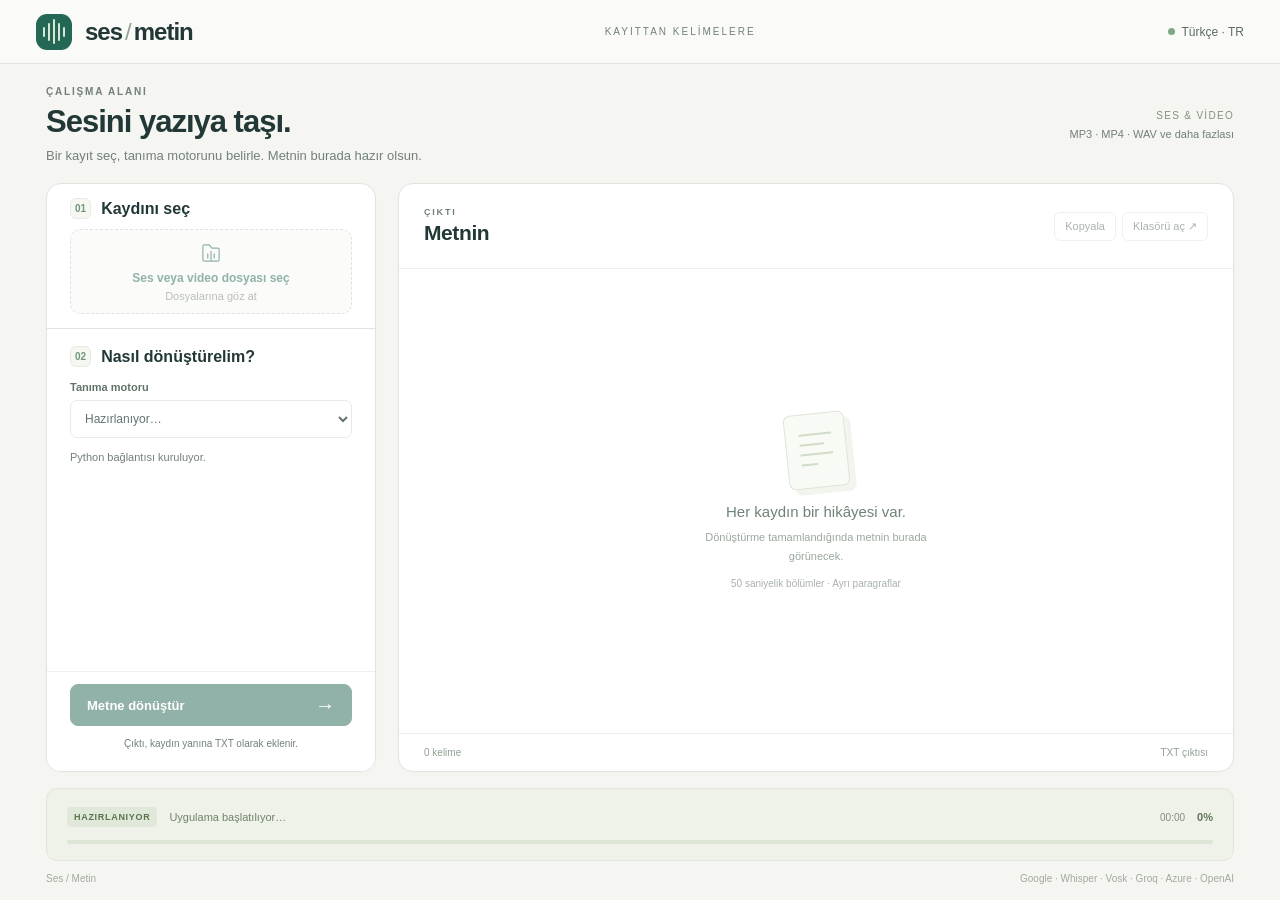
==== web_ui/index.html @ 14d7c352 "feat: PyQt başlatıcısını koruyarak WebView2 arayüzünü ekle" ====
<!doctype html>
<html lang="tr">
<head>
  <meta charset="utf-8">
  <meta name="viewport" content="width=device-width, initial-scale=1">
  <meta http-equiv="Content-Security-Policy" content="default-src 'self'; script-src 'self' 'unsafe-eval'; style-src 'self' 'unsafe-inline'; img-src 'self' data:; connect-src 'self'">
  <title>Ses / Metin</title>
  <link rel="stylesheet" href="styles.css">
  <script src="app.js" defer></script>
</head>
<body>
  <header class="topbar">
    <a class="brand" href="#" aria-label="Ses Metin ana ekran">
      <span class="brand-icon" aria-hidden="true"><i></i><i></i><i></i><i></i><i></i></span>
      <span>ses<span class="brand-slash">/</span>metin</span>
    </a>
    <span class="top-label">KAYITTAN KELİMELERE</span>
    <span class="language"><span class="dot"></span> Türkçe · TR</span>
  </header>

  <main>
    <section class="intro">
      <div><p class="eyebrow">ÇALIŞMA ALANI</p><h1>Sesini yazıya taşı.</h1>
        <p class="subtitle">Bir kayıt seç, tanıma motorunu belirle. Metnin burada hazır olsun.</p></div>
      <span class="format-note">SES & VİDEO<span>MP3 · MP4 · WAV ve daha fazlası</span></span>
    </section>

    <div class="workspace">
      <aside class="setup-panel">
        <section class="section file-section">
          <h2><span class="step">01</span> Kaydını seç</h2>
          <button id="choose-file" class="file-picker" disabled>
            <svg width="32" height="32" viewBox="0 0 32 32" fill="none" aria-hidden="true"><path d="M6 8a2 2 0 0 1 2-2h6l3 4h7a2 2 0 0 1 2 2v12a2 2 0 0 1-2 2H8a2 2 0 0 1-2-2V8Z" stroke="currentColor" stroke-width="1.5"/><path d="M12 17v5m4-8v11m4-8v5" stroke="currentColor" stroke-width="1.5" stroke-linecap="round"/></svg>
            <strong id="file-name">Ses veya video dosyası seç</strong>
            <span id="file-meta">Dosyalarına göz at</span>
          </button>
          <p id="file-path" class="file-path" hidden></p>
        </section>

        <section class="section settings-section">
          <h2><span class="step">02</span> Nasıl dönüştürelim?</h2>
          <fieldset id="settings" disabled>
            <label for="engine">Tanıma motoru</label>
            <select id="engine"><option>Hazırlanıyor…</option></select>
            <div id="engine-description" class="engine-note">Python bağlantısı kuruluyor.</div>
            <div id="model-row" class="field" hidden><label for="model">Model</label><select id="model"></select></div>
            <div id="device-row" class="field" hidden><label for="device">Çalışacağı aygıt</label><select id="device"><option value="cpu">CPU · İşlemci</option><option value="cuda">NVIDIA GPU · CUDA</option></select><small>GPU için uyumlu CUDA kurulumu gerekir.</small></div>
            <div id="key-row" class="field" hidden><label for="api-key">API anahtarı</label><input id="api-key" type="password" autocomplete="off" spellcheck="false"><small id="key-hint"></small></div>
            <div id="region-row" class="field" hidden><label for="region">Azure bölgesi</label><input id="region" placeholder="Örn. westeurope" autocomplete="off"><small>Veya AZURE_SPEECH_REGION ortam değişkeni.</small></div>
            <div id="path-row" class="field" hidden><label for="model-path">Türkçe Vosk model klasörü</label><div class="input-action"><input id="model-path" placeholder="Açılmış model klasörü"><button id="choose-model" class="small-button" type="button">Seç</button></div><small>Veya VOSK_MODEL_PATH ortam değişkeni.</small></div>
          </fieldset>
        </section>

        <div class="start-area"><button id="start" class="primary-button" disabled>Metne dönüştür <span aria-hidden="true">→</span></button>
          <p>Çıktı, kaydın yanına TXT olarak eklenir.</p></div>
      </aside>

      <section class="result-panel" aria-labelledby="result-heading">
        <div class="result-header"><div><p class="eyebrow">ÇIKTI</p><h2 id="result-heading">Metnin</h2></div>
          <div class="result-actions"><button id="copy" class="small-button" disabled>Kopyala</button><button id="open-folder" class="small-button" disabled>Klasörü aç ↗</button></div>
        </div>
        <div class="transcript-area">
          <div id="empty-state" class="empty-state"><div class="paper-icon" aria-hidden="true"><span></span><span></span><span></span><span></span></div><h3>Her kaydın bir hikâyesi var.</h3><p>Dönüştürme tamamlandığında metnin burada görünecek.</p><span>50 saniyelik bölümler · Ayrı paragraflar</span></div>
          <label for="transcript" class="sr-only">Dönüştürülen metin</label>
          <textarea id="transcript" readonly hidden spellcheck="false"></textarea>
        </div>
        <div id="errors" class="errors" hidden role="alert"></div>
        <div class="result-footer"><span id="word-count">0 kelime</span><span id="output-path" title="">TXT çıktısı</span></div>
      </section>
    </div>

    <section class="status-panel" aria-label="İşlem durumu">
      <div class="status-heading"><span id="status-badge" class="status-badge">HAZIRLANIYOR</span><p id="stage" role="status" aria-live="polite">Uygulama başlatılıyor…</p><span id="elapsed">00:00</span><strong id="percentage">0%</strong></div>
      <progress id="progress" max="100" value="0" aria-label="Dönüştürme ilerlemesi"></progress>
    </section>
    <footer class="page-footer"><span>Ses / Metin</span><span>Google · Whisper · Vosk · Groq · Azure · OpenAI</span></footer>
  </main>
  <div id="notice" class="notice" hidden role="alert"></div>
</body>
</html>
---- web_ui/styles.css ----
:root {
  color-scheme:light;
  --ink:#223837;
  --muted:#72807a;
  --line:#e0e5de;
  --accent:#256756;
  --paper:#fff;
  --background:#f5f5f2;
  font-family:"Segoe UI",sans-serif;
  font-size:14px;
}

* {
  box-sizing:border-box;
}

body {
  margin:0;
  background:var(--background);
  color:var(--ink);
}

button,input,select,textarea {
  font:inherit;
}

button {
  cursor:pointer;
}

button:disabled {
  cursor:default;
  opacity:.5;
}

button,input,select {
  transition:border-color .15s,background .15s;
}

button:focus-visible,a:focus-visible {
  outline:3px solid #91baa5;
  outline-offset:3px;
}

input:focus,select:focus,textarea:focus {
  outline:2px solid #91baa5;
  outline-offset:1px;
}

button:hover:enabled {
  border-color:#789b8d;
}

[hidden] {
  display:none!important;
}

.topbar {
  height:74px;
  display:flex;
  align-items:center;
  justify-content:space-between;
  padding:0 36px;
  border-bottom:1px solid var(--line);
  background:#fafbf8;
}

.brand {
  display:flex;
  align-items:center;
  gap:13px;
  color:var(--ink);
  font-size:24px;
  font-weight:650;
  letter-spacing:-1px;
  text-decoration:none;
}

.brand-slash {
  color:#95a497;
  padding:0 3px;
  font-weight:300;
}

.brand-icon {
  width:36px;
  height:36px;
  border-radius:11px;
  background:var(--accent);
  display:flex;
  align-items:center;
  justify-content:center;
  gap:3px;
}

.brand-icon i {
  width:2px;
  border-radius:2px;
  background:#d6e8cf;
  height:10px;
}

.brand-icon i:nth-child(2),.brand-icon i:nth-child(4) {
  height:18px;
}

.brand-icon i:nth-child(3) {
  height:25px;
}

.top-label {
  font-size:10px;
  letter-spacing:2px;
  color:var(--muted);
}

.language {
  font-size:12px;
  color:#5b6c63;
  display:flex;
  align-items:center;
  gap:7px;
}

.dot {
  height:7px;
  width:7px;
  border-radius:50%;
  background:#80a786;
}

main {
  max-width:1260px;
  margin:auto;
  padding:28px 36px 16px;
}

.intro {
  display:flex;
  align-items:center;
  justify-content:space-between;
  gap:20px;
  margin-bottom:26px;
}

.eyebrow {
  font-size:10px;
  letter-spacing:1.8px;
  font-weight:650;
  color:var(--muted);
  margin:0 0 7px;
}

h1 {
  font-size:31px;
  letter-spacing:-1px;
  font-weight:600;
  margin:0 0 8px;
}

h2 {
  font-size:16px;
  font-weight:600;
  margin:0;
}

.subtitle {
  margin:0;
  color:var(--muted);
  font-size:13px;
}

.format-note {
  text-align:right;
  font-size:10px;
  letter-spacing:1.3px;
  color:#819184;
  white-space:nowrap;
}

.format-note span {
  display:block;
  letter-spacing:0;
  font-size:11px;
  margin-top:7px;
  color:var(--muted);
}

.workspace {
  display:grid;
  grid-template-columns:330px minmax(0,1fr);
  gap:22px;
  align-items:stretch;
}

.setup-panel,.result-panel {
  background:var(--paper);
  border:1px solid var(--line);
  border-radius:15px;
  overflow:hidden;
  box-shadow:0 3px 8px #263b2a03;
}

.section {
  padding:21px 23px;
}

.section h2 {
  display:flex;
  gap:10px;
  align-items:center;
  margin-bottom:18px;
}

.step {
  font-size:10px;
  color:#72967f;
  border:1px solid #e4ebe2;
  background:#f5f8f1;
  border-radius:6px;
  padding:4px;
}

.file-section {
  border-bottom:1px solid var(--line);
}

.file-picker {
  width:100%;
  min-height:133px;
  padding:18px 12px;
  border:1px dashed #b8ccbc;
  border-radius:10px;
  background:#f8faf5;
  color:var(--accent);
  display:flex;
  align-items:center;
  flex-direction:column;
  gap:9px;
}

.file-picker:hover:enabled {
  background:#f0f6e9;
}

.file-picker strong {
  max-width:100%;
  overflow:hidden;
  text-overflow:ellipsis;
  white-space:nowrap;
  font-size:12px;
  font-weight:600;
}

.file-picker span {
  color:var(--muted);
  font-size:11px;
}

.file-picker.has-file {
  border-style:solid;
  background:#f1f7ed;
}

.file-path {
  font-size:10px;
  color:var(--muted);
  white-space:nowrap;
  overflow:hidden;
  text-overflow:ellipsis;
  margin:8px 0 0;
}

fieldset {
  border:0;
  padding:0;
  margin:0;
  min-width:0;
}

label {
  font-size:11px;
  font-weight:600;
  display:block;
  margin-bottom:7px;
  color:#617369;
}

select,input {
  width:100%;
  min-height:38px;
  border:1px solid #dce3dc;
  border-radius:7px;
  background:#fff;
  padding:8px 10px;
  color:var(--ink);
  font-size:12px;
}

select {
  cursor:pointer;
}

input::placeholder {
  color:#9aa59f;
}

.engine-note {
  font-size:11px;
  line-height:1.6;
  color:var(--muted);
  padding-top:11px;
}

.field {
  margin-top:14px;
}

.field small {
  display:block;
  font-size:10px;
  color:var(--muted);
  line-height:1.5;
  margin-top:6px;
}

.input-action {
  display:flex;
  gap:7px;
  align-items:center;
}

.input-action input {
  min-width:0;
}

.start-area {
  padding:0 23px 20px;
}

.primary-button {
  display:flex;
  align-items:center;
  justify-content:space-between;
  width:100%;
  border:1px solid var(--accent);
  border-radius:8px;
  background:var(--accent);
  color:#fff;
  padding:12px 16px;
  font-size:13px;
  font-weight:600;
}

.primary-button:hover:enabled {
  background:#1e5548;
}

.primary-button span {
  font-size:20px;
  line-height:16px;
}

.start-area p {
  font-size:10px;
  color:var(--muted);
  line-height:1.5;
  margin:10px 0 0;
  text-align:center;
}

.result-panel {
  display:flex;
  flex-direction:column;
  min-height:448px;
}

.result-header {
  display:flex;
  align-items:center;
  justify-content:space-between;
  gap:15px;
  padding:23px 25px;
  border-bottom:1px solid #edf0ea;
}

.result-header h2 {
  font-size:21px;
  letter-spacing:-.4px;
}

.result-header .eyebrow {
  font-size:9px;
  margin-bottom:4px;
}

.result-actions {
  display:flex;
  gap:6px;
}

.small-button {
  border:1px solid var(--line);
  border-radius:6px;
  background:#fff;
  padding:7px 10px;
  color:#53695b;
  white-space:nowrap;
  font-size:11px;
}

.transcript-area {
  flex:1;
  min-height:295px;
  display:flex;
  position:relative;
}

.empty-state {
  display:flex;
  flex:1;
  align-items:center;
  justify-content:center;
  flex-direction:column;
  padding:35px 20px;
  text-align:center;
}

.empty-state h3 {
  font-size:15px;
  font-weight:500;
  margin:22px 0 8px;
  color:#6f8375;
}

.empty-state p {
  font-size:11px;
  color:#9aa89d;
  line-height:1.7;
  max-width:240px;
  margin:0;
}

.empty-state>span {
  font-size:10px;
  color:#a8b2a9;
  margin-top:22px;
}

.paper-icon {
  width:61px;
  height:75px;
  border:1px solid #dce5d8;
  border-radius:7px;
  background:#f8faf5;
  transform:rotate(-6deg);
  padding:19px 13px;
  box-shadow:6px 6px 0 #f1f5ed;
}

.paper-icon span {
  display:block;
  height:2px;
  background:#cfdcc8;
  margin-bottom:8px;
  border-radius:2px;
}

.paper-icon span:nth-child(2) {
  width:77%;
}

.paper-icon span:nth-child(4) {
  width:50%;
}

#transcript {
  position:absolute;
  inset:0;
  width:100%;
  height:100%;
  resize:none;
  border:0;
  padding:25px;
  line-height:1.85;
  font-size:14px;
  color:#394d41;
  background:transparent;
  white-space:pre-wrap;
}

.result-footer {
  display:flex;
  justify-content:space-between;
  gap:12px;
  border-top:1px solid #edf0ea;
  padding:13px 25px;
  color:#91a092;
  font-size:10px;
}

#output-path {
  white-space:nowrap;
  text-overflow:ellipsis;
  overflow:hidden;
  text-align:right;
  max-width:75%;
}

.errors {
  margin:0 20px 15px;
  padding:12px;
  background:#fff5e8;
  border:1px solid #f2dfc6;
  color:#8c5c27;
  font-size:11px;
  line-height:1.6;
  border-radius:7px;
  max-height:130px;
  overflow:auto;
  white-space:pre-wrap;
}

.status-panel {
  padding:18px 20px 16px;
  background:#eef2e9;
  border:1px solid #e1e7dc;
  border-radius:11px;
  margin-top:22px;
}

.status-heading {
  display:flex;
  gap:12px;
  align-items:center;
  margin-bottom:13px;
}

.status-badge {
  font-size:9px;
  letter-spacing:.7px;
  font-weight:700;
  padding:5px 7px;
  background:#e0e8d9;
  border-radius:4px;
  color:#59734e;
  white-space:nowrap;
}

.status-badge.running {
  background:#d4e7d9;
  color:#256756;
}

.status-badge.error,.status-badge.failed {
  background:#f3ddd6;
  color:#965941;
}

.status-badge.partial {
  background:#f4e5c6;
  color:#987033;
}

.status-heading p {
  flex:1;
  font-size:11px;
  margin:0;
  color:#728269;
  line-height:1.5;
}

#elapsed {
  font-size:10px;
  color:#84907c;
  font-variant-numeric:tabular-nums;
}

#percentage {
  font-size:11px;
  color:#5f7755;
  font-variant-numeric:tabular-nums;
}

progress {
  display:block;
  width:100%;
  height:4px;
  border:0;
  border-radius:4px;
  overflow:hidden;
  background:#dde5d7;
}

progress::-webkit-progress-bar {
  background:#dde5d7;
}

progress::-webkit-progress-value {
  background:#648b60;
  border-radius:4px;
  transition:width .25s;
}

.page-footer {
  display:flex;
  justify-content:space-between;
  margin-top:17px;
  color:#a0aaa0;
  font-size:10px;
}

.notice {
  position:fixed;
  bottom:22px;
  left:50%;
  transform:translateX(-50%);
  background:#263b32;
  color:#fff;
  padding:13px 20px;
  box-shadow:0 4px 20px #172a2833;
  border-radius:9px;
  font-size:12px;
  max-width:80%;
  z-index:20;
}

.sr-only {
  position:absolute;
  width:1px;
  height:1px;
  padding:0;
  margin:-1px;
  overflow:hidden;
  clip:rect(0,0,0,0);
  white-space:nowrap;
  border:0;
}

@media(max-width:950px) {
  main {
    padding:24px;
  }
  .topbar {
    padding:0 24px;
  }
  .workspace {
    grid-template-columns:300px minmax(0,1fr);
    gap:16px;
  }
  .section {
    padding:19px;
  }
  .start-area {
    padding:0 19px 19px;
  }
  .format-note,.top-label {
    display:none;
  }
  .result-header {
    padding:20px 17px;
  }
  .result-actions {
    gap:4px;
  }
  .small-button {
    padding:7px 8px;
  }
}

@media(max-width:700px) {
  .workspace {
    grid-template-columns:1fr;
  }
  .result-panel {
    min-height:420px;
  }
  .status-heading {
    flex-wrap:wrap;
  }
  .status-heading p {
    min-width:60%;
  }
  h1 {
    font-size:27px;
  }
  .page-footer span:last-child {
    display:none;
  }
}

@media(prefers-reduced-motion:reduce) {
  * {
    transition:none!important;
  }
}

/* Keep job controls and progress visible while model settings can scroll. */
body {
  height: 100vh;
  overflow: hidden;
}

.topbar {
  height: 64px;
}

main {
  height: calc(100vh - 64px);
  display: flex;
  flex-direction: column;
  padding-top: 22px;
}

.intro {
  flex-shrink: 0;
  margin-bottom: 20px;
}

.workspace {
  flex: 1;
  min-height: 0;
}

.setup-panel {
  display: flex;
  flex-direction: column;
}

.file-section {
  flex-shrink: 0;
  padding: 14px 23px;
}

.file-section h2 {
  margin-bottom: 10px;
}

.file-picker {
  min-height: 85px;
  padding: 10px;
  gap: 5px;
}

.file-picker svg {
  width: 26px;
  height: 26px;
}

.settings-section {
  flex: 1;
  min-height: 0;
  overflow-y: auto;
  padding: 17px 23px;
}

.settings-section h2 {
  margin-bottom: 14px;
}

.start-area {
  flex-shrink: 0;
  padding-top: 12px;
  background: white;
  border-top: 1px solid #edf0ea;
}

.result-panel {
  min-height: 0;
}

.transcript-area {
  min-height: 0;
}

.result-header, .result-footer {
  flex-shrink: 0;
}

.empty-state {
  padding: 14px;
  overflow: auto;
}

.empty-state h3 {
  margin-top: 15px;
}

.empty-state > span {
  margin-top: 13px;
}

.status-panel {
  flex-shrink: 0;
  margin-top: 16px;
}

.page-footer {
  flex-shrink: 0;
  margin-top: 12px;
}

@media (max-height: 700px) {
  .intro .subtitle, .format-note, .page-footer {
    display: none;
  }
  .intro h1 {
    font-size: 24px;
    margin-bottom: 0;
  }
  .intro {
    margin-bottom: 14px;
  }
  .file-picker {
    min-height: 76px;
  }
  .file-picker svg {
    display: none;
  }
  .section {
    padding: 14px 17px;
  }
  .start-area {
    padding: 12px 17px;
  }
  .empty-state .paper-icon {
    display: none;
  }
}

@media (max-width: 700px) {
  body {
    height: auto;
    overflow: auto;
  }
  main {
    height: auto;
  }
  .workspace {
    display: grid;
  }
  .setup-panel {
    display: block;
  }
  .settings-section {
    overflow: visible;
  }
  .result-panel {
    min-height: 380px;
  }
  .transcript-area {
    min-height: 230px;
  }
}
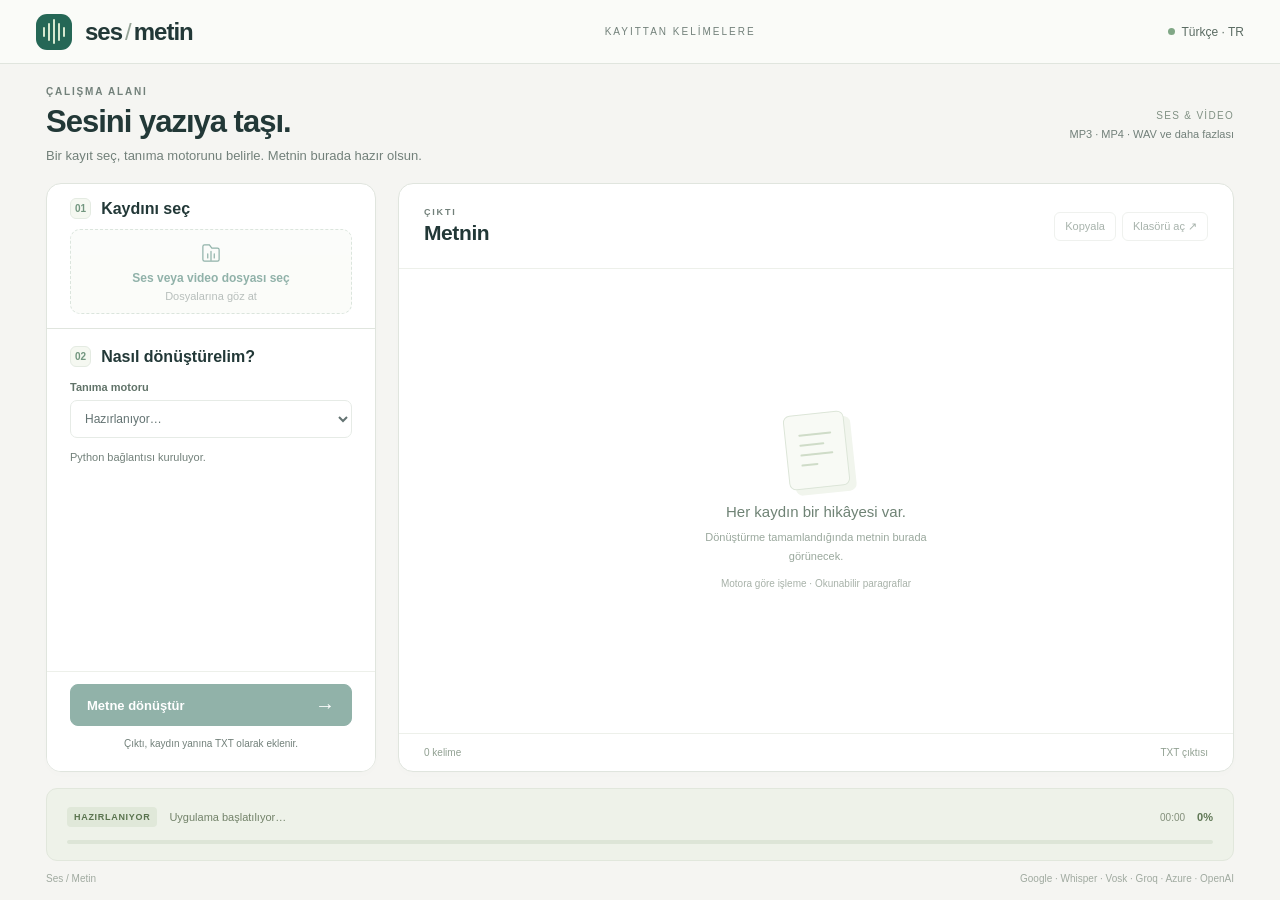
==== commit fba388b1: "feat: ses parçalamayı ve yerel işlemeyi tanıma motoruna göre düzenle" ====
--- a/web_ui/index.html
+++ b/web_ui/index.html
@@ -60,7 +60,7 @@
           <div class="result-actions"><button id="copy" class="small-button" disabled>Kopyala</button><button id="open-folder" class="small-button" disabled>Klasörü aç ↗</button></div>
         </div>
         <div class="transcript-area">
-          <div id="empty-state" class="empty-state"><div class="paper-icon" aria-hidden="true"><span></span><span></span><span></span><span></span></div><h3>Her kaydın bir hikâyesi var.</h3><p>Dönüştürme tamamlandığında metnin burada görünecek.</p><span>50 saniyelik bölümler · Ayrı paragraflar</span></div>
+          <div id="empty-state" class="empty-state"><div class="paper-icon" aria-hidden="true"><span></span><span></span><span></span><span></span></div><h3>Her kaydın bir hikâyesi var.</h3><p>Dönüştürme tamamlandığında metnin burada görünecek.</p><span>Motora göre işleme · Okunabilir paragraflar</span></div>
           <label for="transcript" class="sr-only">Dönüştürülen metin</label>
           <textarea id="transcript" readonly hidden spellcheck="false"></textarea>
         </div>
